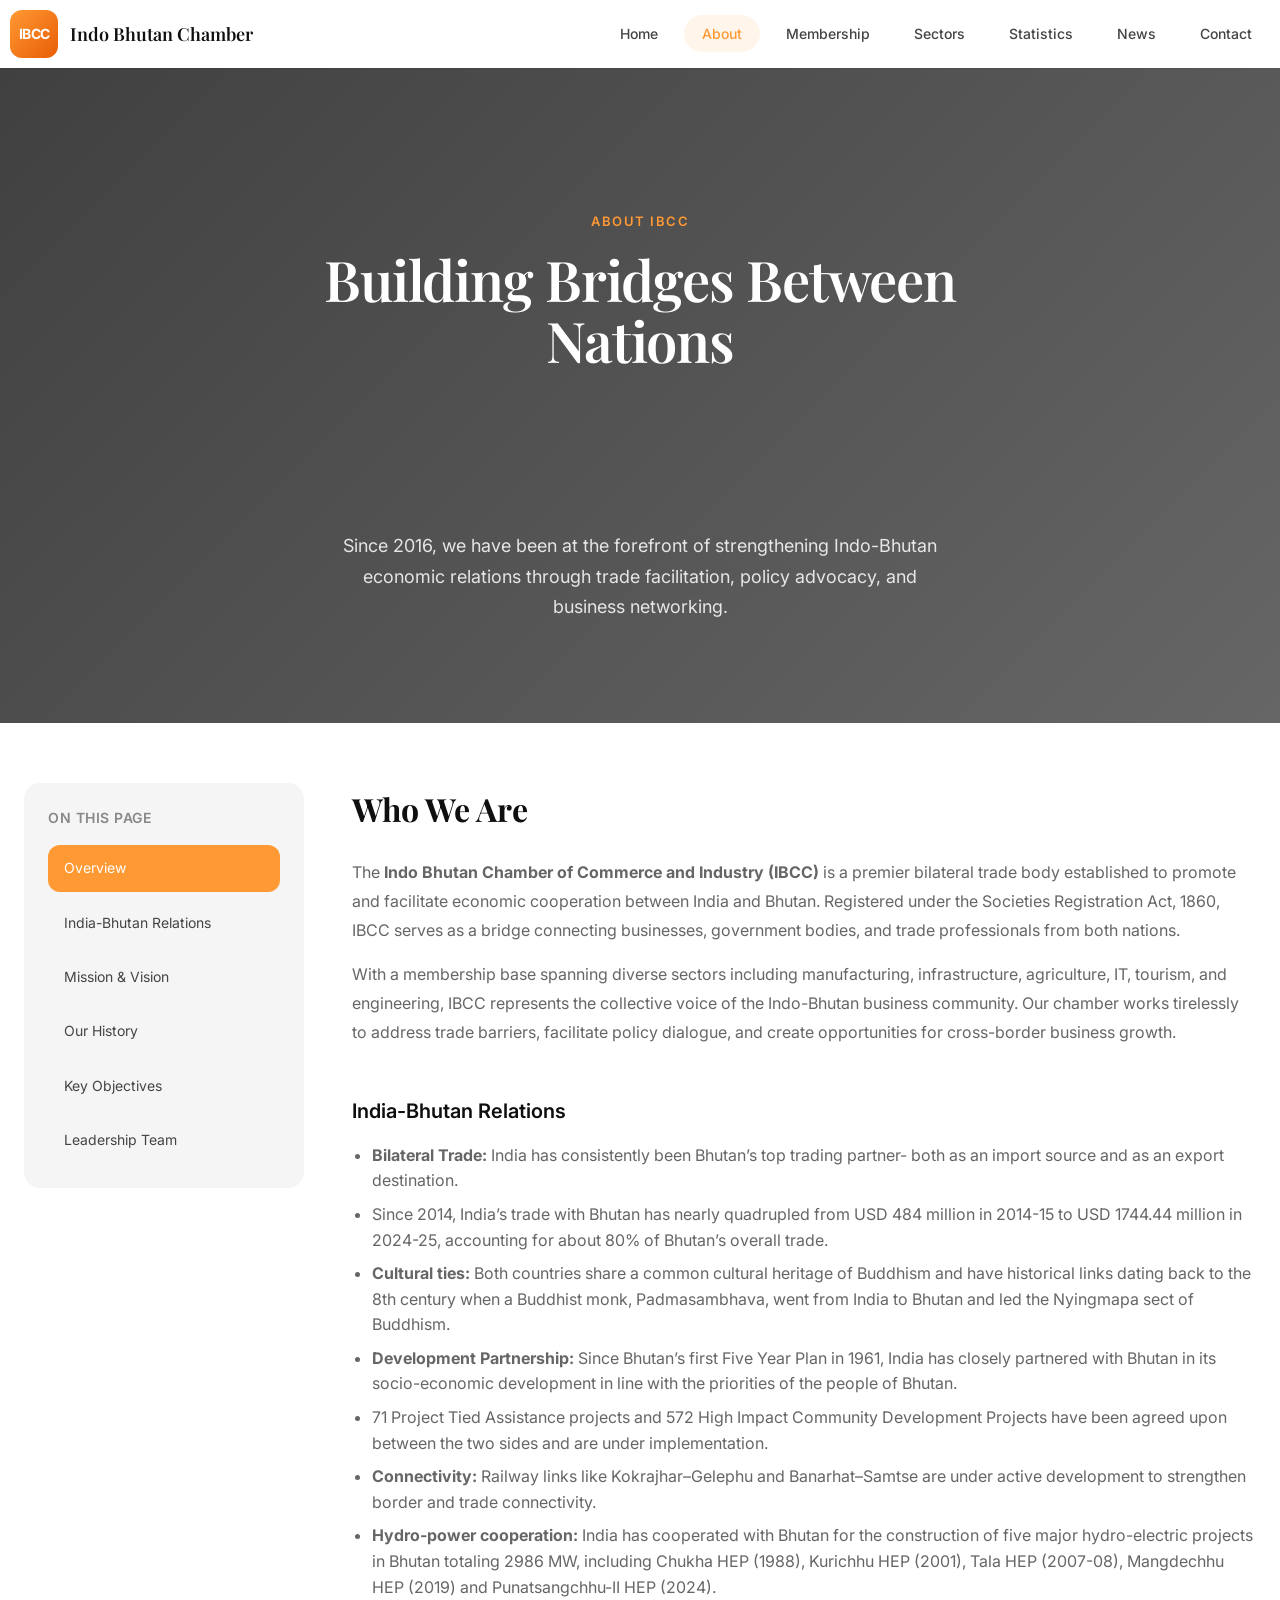
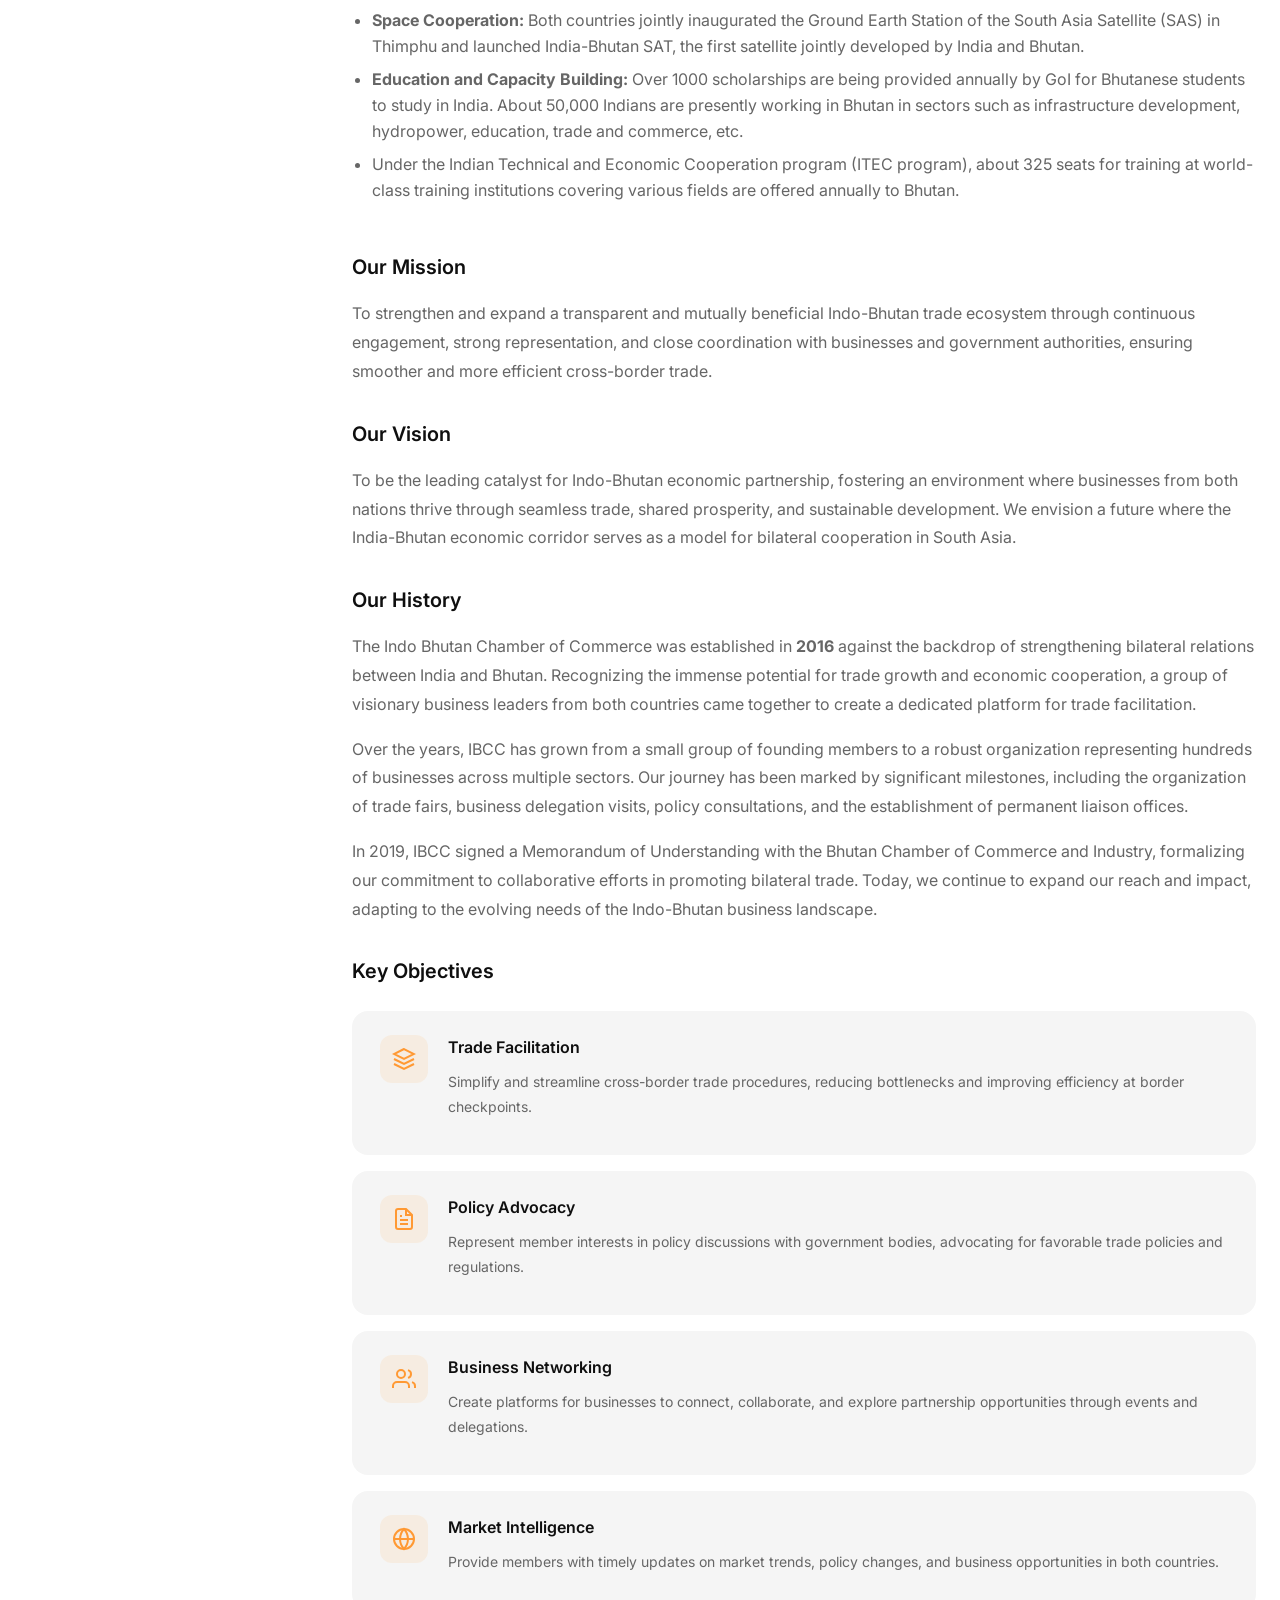
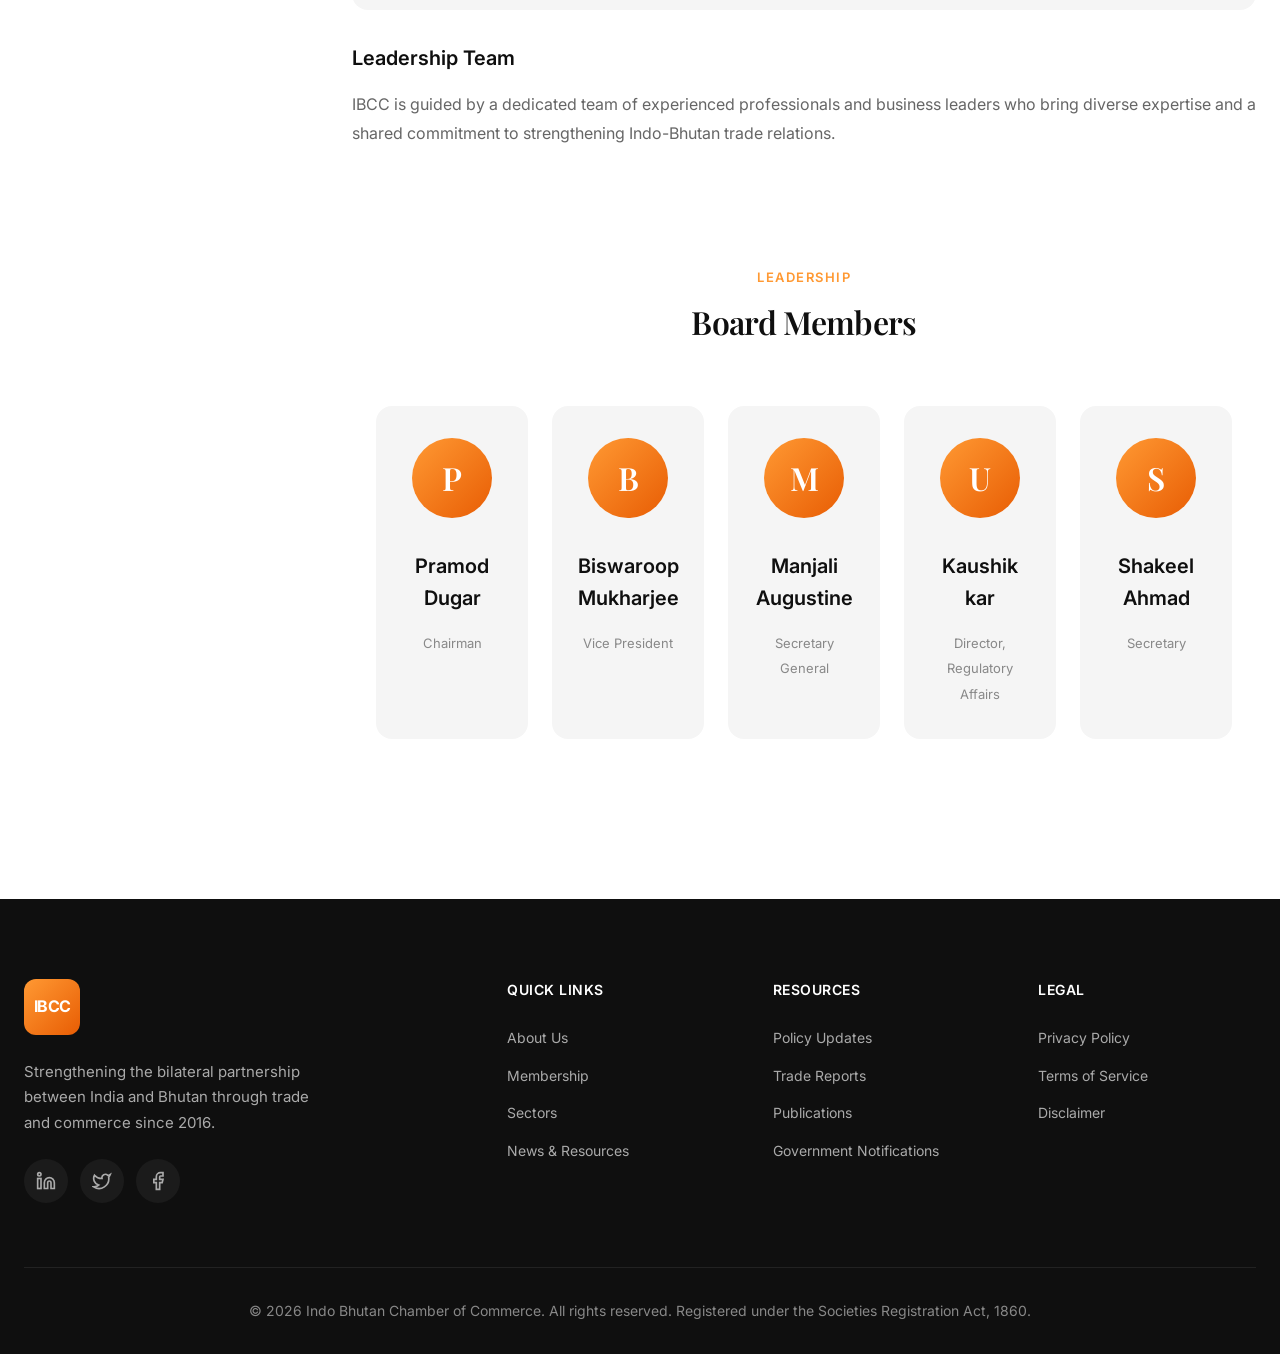
==== about.html @ c981aef4 "Add files via upload" ====
<!DOCTYPE html>
<html lang="en">
<head>
    <meta charset="UTF-8">
    <meta name="viewport" content="width=device-width, initial-scale=1.0">
    <title>About Us - Indo Bhutan Chamber of Commerce</title>
    <meta name="description" content="Learn about the Indo Bhutan Chamber of Commerce - our mission, vision, history, and the team driving Indo-Bhutan trade relations.">
    <link rel="preconnect" href="https://fonts.googleapis.com">
    <link rel="preconnect" href="https://fonts.gstatic.com" crossorigin>
    <link href="https://fonts.googleapis.com/css2?family=Inter:wght@300;400;500;600;700&family=Playfair+Display:wght@400;500;600;700&display=swap" rel="stylesheet">
    <link rel="stylesheet" href="css/style.css">
</head>
<body>
    <!-- Header Placeholder -->
    <div id="header-placeholder"></div>

    <!-- Page Hero Section -->
    <section class="page-hero">
        <div class="hero-bg-image" style="background-image: url('https://images.unsplash.com/photo-1561361058-4b47f19e0d16?w=1920&q=80');"></div>
        <div class="hero-overlay"></div>
        <div class="hero-content">
            <span class="section-tag" style="color: var(--color-primary);">About IBCC</span>
            <h1 class="hero-title" data-reveal>Building Bridges Between Nations</h1>
            <p class="hero-subtitle" data-reveal>
                Since 2016, we have been at the forefront of strengthening Indo-Bhutan economic relations 
                through trade facilitation, policy advocacy, and business networking.
            </p>
        </div>
    </section>

    <!-- About Content Section -->
    <section class="content-section">
        <div class="container">
            <div class="content-grid">
                <aside class="sidebar" data-reveal>
                    <div class="sidebar-menu">
                        <h4>On This Page</h4>
                        <ul>
                            <li><a href="#overview" class="active">Overview</a></li>
                            <li><a href="#relations">India-Bhutan Relations</a></li>
                            <li><a href="#mission">Mission & Vision</a></li>
                            <li><a href="#history">Our History</a></li>
                            <li><a href="#objectives">Key Objectives</a></li>
                            <li><a href="#team">Leadership Team</a></li>
                        </ul>
                    </div>
                </aside>
                
                <div class="main-content">
                    <div id="overview" data-reveal>
                        <h2>Who We Are</h2>
                        <p>
                            The <strong>Indo Bhutan Chamber of Commerce and Industry (IBCC)</strong> is a premier bilateral trade body 
                            established to promote and facilitate economic cooperation between India and Bhutan. Registered under the 
                            Societies Registration Act, 1860, IBCC serves as a bridge connecting businesses, government bodies, and 
                            trade professionals from both nations.
                        </p>
                        <p>
                            With a membership base spanning diverse sectors including manufacturing, infrastructure, agriculture, 
                            IT, tourism, and engineering, IBCC represents the collective voice of the Indo-Bhutan business community. 
                            Our chamber works tirelessly to address trade barriers, facilitate policy dialogue, and create opportunities 
                            for cross-border business growth.
                        </p>
                    </div>

                    <div id="relations" data-reveal style="margin-top: 48px; margin-bottom: 48px;">
                        <h3>India-Bhutan Relations</h3>
                        <ul style="list-style-type: disc; margin-left: 20px; color: var(--color-gray-600); line-height: 1.6;">
                            <li style="margin-bottom: 8px;"><strong>Bilateral Trade:</strong> India has consistently been Bhutan’s top trading partner- both as an import source and as an export destination.</li>
                            <li style="margin-bottom: 8px;">Since 2014, India’s trade with Bhutan has nearly quadrupled from USD 484 million in 2014-15 to USD 1744.44 million in 2024-25, accounting for about 80% of Bhutan’s overall trade.</li>
                            <li style="margin-bottom: 8px;"><strong>Cultural ties:</strong> Both countries share a common cultural heritage of Buddhism and have historical links dating back to the 8th century when a Buddhist monk, Padmasambhava, went from India to Bhutan and led the Nyingmapa sect of Buddhism.</li>
                            <li style="margin-bottom: 8px;"><strong>Development Partnership:</strong> Since Bhutan’s first Five Year Plan in 1961, India has closely partnered with Bhutan in its socio-economic development in line with the priorities of the people of Bhutan.</li>
                            <li style="margin-bottom: 8px;">71 Project Tied Assistance projects and 572 High Impact Community Development Projects have been agreed upon between the two sides and are under implementation.</li>
                            <li style="margin-bottom: 8px;"><strong>Connectivity:</strong> Railway links like Kokrajhar–Gelephu and Banarhat–Samtse are under active development to strengthen border and trade connectivity.</li>
                            <li style="margin-bottom: 8px;"><strong>Hydro-power cooperation:</strong> India has cooperated with Bhutan for the construction of five major hydro-electric projects in Bhutan totaling 2986 MW, including Chukha HEP (1988), Kurichhu HEP (2001), Tala HEP (2007-08), Mangdechhu HEP (2019) and Punatsangchhu-II HEP (2024).</li>
                            <li style="margin-bottom: 8px;"><strong>Space Cooperation:</strong> Both countries jointly inaugurated the Ground Earth Station of the South Asia Satellite (SAS) in Thimphu and launched India-Bhutan SAT, the first satellite jointly developed by India and Bhutan.</li>
                            <li style="margin-bottom: 8px;"><strong>Education and Capacity Building:</strong> Over 1000 scholarships are being provided annually by GoI for Bhutanese students to study in India. About 50,000 Indians are presently working in Bhutan in sectors such as infrastructure development, hydropower, education, trade and commerce, etc.</li>
                            <li style="margin-bottom: 8px;">Under the Indian Technical and Economic Cooperation program (ITEC program), about 325 seats for training at world-class training institutions covering various fields are offered annually to Bhutan.</li>
                        </ul>
                    </div>

                    <div id="mission" data-reveal>
                        <h3>Our Mission</h3>
                        <p>
                            To strengthen and expand a transparent and mutually beneficial Indo-Bhutan trade ecosystem through 
                            continuous engagement, strong representation, and close coordination with businesses and government 
                            authorities, ensuring smoother and more efficient cross-border trade.
                        </p>
                        
                        <h3>Our Vision</h3>
                        <p>
                            To be the leading catalyst for Indo-Bhutan economic partnership, fostering an environment where businesses 
                            from both nations thrive through seamless trade, shared prosperity, and sustainable development. We envision 
                            a future where the India-Bhutan economic corridor serves as a model for bilateral cooperation in South Asia.
                        </p>
                    </div>

                    <div id="history" data-reveal>
                        <h3>Our History</h3>
                        <p>
                            The Indo Bhutan Chamber of Commerce was established in <strong>2016</strong> against the backdrop of 
                            strengthening bilateral relations between India and Bhutan. Recognizing the immense potential for trade 
                            growth and economic cooperation, a group of visionary business leaders from both countries came together 
                            to create a dedicated platform for trade facilitation.
                        </p>
                        <p>
                            Over the years, IBCC has grown from a small group of founding members to a robust organization representing 
                            hundreds of businesses across multiple sectors. Our journey has been marked by significant milestones, including 
                            the organization of trade fairs, business delegation visits, policy consultations, and the establishment of 
                            permanent liaison offices.
                        </p>
                        <p>
                            In 2019, IBCC signed a Memorandum of Understanding with the Bhutan Chamber of Commerce and Industry, 
                            formalizing our commitment to collaborative efforts in promoting bilateral trade. Today, we continue to 
                            expand our reach and impact, adapting to the evolving needs of the Indo-Bhutan business landscape.
                        </p>
                    </div>

                    <div id="objectives" data-reveal>
                        <h3>Key Objectives</h3>
                        <div class="notification-list" style="margin-top: 24px;">
                            <div class="notification-item">
                                <div class="notification-icon">
                                    <svg width="24" height="24" viewBox="0 0 24 24" fill="none" stroke="currentColor" stroke-width="2">
                                        <path d="M12 2L2 7l10 5 10-5-10-5zM2 17l10 5 10-5M2 12l10 5 10-5"/>
                                    </svg>
                                </div>
                                <div class="notification-content">
                                    <h4>Trade Facilitation</h4>
                                    <p>Simplify and streamline cross-border trade procedures, reducing bottlenecks and improving efficiency at border checkpoints.</p>
                                </div>
                            </div>
                            <div class="notification-item">
                                <div class="notification-icon">
                                    <svg width="24" height="24" viewBox="0 0 24 24" fill="none" stroke="currentColor" stroke-width="2">
                                        <path d="M14 2H6a2 2 0 0 0-2 2v16a2 2 0 0 0 2 2h12a2 2 0 0 0 2-2V8z"/>
                                        <polyline points="14 2 14 8 20 8"/>
                                        <line x1="16" x2="8" y1="13" y2="13"/>
                                        <line x1="16" x2="8" y1="17" y2="17"/>
                                        <polyline points="10 9 9 9 8 9"/>
                                    </svg>
                                </div>
                                <div class="notification-content">
                                    <h4>Policy Advocacy</h4>
                                    <p>Represent member interests in policy discussions with government bodies, advocating for favorable trade policies and regulations.</p>
                                </div>
                            </div>
                            <div class="notification-item">
                                <div class="notification-icon">
                                    <svg width="24" height="24" viewBox="0 0 24 24" fill="none" stroke="currentColor" stroke-width="2">
                                        <path d="M17 21v-2a4 4 0 0 0-4-4H5a4 4 0 0 0-4 4v2"/>
                                        <circle cx="9" cy="7" r="4"/>
                                        <path d="M23 21v-2a4 4 0 0 0-3-3.87"/>
                                        <path d="M16 3.13a4 4 0 0 1 0 7.75"/>
                                    </svg>
                                </div>
                                <div class="notification-content">
                                    <h4>Business Networking</h4>
                                    <p>Create platforms for businesses to connect, collaborate, and explore partnership opportunities through events and delegations.</p>
                                </div>
                            </div>
                            <div class="notification-item">
                                <div class="notification-icon">
                                    <svg width="24" height="24" viewBox="0 0 24 24" fill="none" stroke="currentColor" stroke-width="2">
                                        <circle cx="12" cy="12" r="10"/>
                                        <line x1="2" x2="22" y1="12" y2="12"/>
                                        <path d="M12 2a15.3 15.3 0 0 1 4 10 15.3 15.3 0 0 1-4 10 15.3 15.3 0 0 1-4-10 15.3 15.3 0 0 1 4-10z"/>
                                    </svg>
                                </div>
                                <div class="notification-content">
                                    <h4>Market Intelligence</h4>
                                    <p>Provide members with timely updates on market trends, policy changes, and business opportunities in both countries.</p>
                                </div>
                            </div>
                        </div>
                    </div>

                    <div id="team" data-reveal>
                        <h3>Leadership Team</h3>
                        <p>
                            IBCC is guided by a dedicated team of experienced professionals and business leaders who bring 
                            diverse expertise and a shared commitment to strengthening Indo-Bhutan trade relations.
                        </p>
                        
                            <section class="leadership" id="leadership">
        <div class="container">
            <div class="section-header" data-reveal>
                <span class="section-tag">Leadership</span>
                <h2 class="section-title">Board Members</h2>
            </div>
            <div class="leadership-grid">
                <div class="leader-card" data-reveal>
                    <div class="leader-avatar">
                        <span class="avatar-initial">P</span>
                    </div>
                    <h3 class="leader-name">Pramod Dugar</h3>
                    <span class="leader-role">Chairman</span>
                </div>
                <div class="leader-card" data-reveal>
                    <div class="leader-avatar">
                        <span class="avatar-initial">B</span>
                    </div>
                    <h3 class="leader-name">Biswaroop Mukharjee</h3>
                    <span class="leader-role">Vice President</span>
                </div>
                <div class="leader-card" data-reveal>
                    <div class="leader-avatar">
                        <span class="avatar-initial">M</span>
                    </div>
                    <h3 class="leader-name">Manjali Augustine</h3>
                    <span class="leader-role">Secretary General</span>
                </div>
                <div class="leader-card" data-reveal>
                    <div class="leader-avatar">
                        <span class="avatar-initial">U</span>
                    </div>
                    <h3 class="leader-name">Kaushik kar</h3>
                    <span class="leader-role">Director, Regulatory Affairs</span>
                </div>
                <div class="leader-card" data-reveal>
                    <div class="leader-avatar">
                        <span class="avatar-initial">S</span>
                    </div>
                    <h3 class="leader-name">Shakeel Ahmad</h3>
                    <span class="leader-role">Secretary</span>
                </div>
            </div>
        </div>
    </section>
                    </div>
                </div>
            </div>
        </div>
    </section>

    <!-- Footer Placeholder -->
    <div id="footer-placeholder"></div>

    <script src="js/main.js"></script>
</body>
</html>
---- css/style.css ----
/* ========================================
   IBCC - Indo Bhutan Chamber of Commerce
   Modern Minimalist Design
   ======================================== */

/* CSS Variables */
:root {
    /* Colors - Inspired by India & Bhutan */
    --color-primary: #FF9933;
    --color-secondary: #138808;
    --color-accent: #E85D04;
    --color-bhutan: #8B4513;
    
    /* Neutral Palette */
    --color-dark: #0F0F0F;
    --color-dark-2: #1A1A1A;
    --color-gray-900: #222222;
    --color-gray-800: #333333;
    --color-gray-700: #444444;
    --color-gray-600: #666666;
    --color-gray-500: #888888;
    --color-gray-400: #AAAAAA;
    --color-gray-300: #CCCCCC;
    --color-gray-200: #E5E5E5;
    --color-gray-100: #F5F5F5;
    --color-light: #FFFFFF;
    
    /* Gradients */
    --gradient-primary: linear-gradient(135deg, var(--color-primary) 0%, var(--color-accent) 100%);
    --gradient-dark: linear-gradient(180deg, var(--color-dark) 0%, var(--color-dark-2) 100%);
    --gradient-hero: linear-gradient(135deg, rgba(255, 153, 51, 0.1) 0%, rgba(19, 136, 8, 0.1) 100%);
    
    /* Typography */
    --font-heading: 'Playfair Display', serif;
    --font-body: 'Inter', sans-serif;
    
    /* Spacing */
    --section-padding: 100px;
    --container-max: 1280px;
    --container-padding: 24px;
    
    /* Transitions */
    --transition-fast: 0.2s ease;
    --transition-normal: 0.3s ease;
    --transition-slow: 0.5s ease;
    
    /* Shadows */
    --shadow-sm: 0 1px 2px rgba(0, 0, 0, 0.05);
    --shadow-md: 0 4px 6px -1px rgba(0, 0, 0, 0.1), 0 2px 4px -2px rgba(0, 0, 0, 0.1);
    --shadow-lg: 0 10px 15px -3px rgba(0, 0, 0, 0.1), 0 4px 6px -4px rgba(0, 0, 0, 0.1);
    --shadow-xl: 0 20px 25px -5px rgba(0, 0, 0, 0.1), 0 8px 10px -6px rgba(0, 0, 0, 0.1);
    
    /* Border Radius */
    --radius-sm: 8px;
    --radius-md: 12px;
    --radius-lg: 16px;
    --radius-xl: 24px;
    --radius-full: 9999px;
}

/* Reset & Base */
*, *::before, *::after {
    margin: 0;
    padding: 0;
    box-sizing: border-box;
}

html {
    scroll-behavior: smooth;
    font-size: 16px;
}

body {
    font-family: var(--font-body);
    font-weight: 400;
    line-height: 1.6;
    color: var(--color-gray-800);
    background-color: var(--color-light);
    overflow-x: hidden;
    -webkit-font-smoothing: antialiased;
    -moz-osx-font-smoothing: grayscale;
}

a {
    text-decoration: none;
    color: inherit;
    transition: var(--transition-normal);
}

ul {
    list-style: none;
}

img {
    max-width: 100%;
    height: auto;
    display: block;
}

/* Container */
.container {
    max-width: var(--container-max);
    margin: 0 auto;
    padding: 0 var(--container-padding);
}

/* ========================================
   Navigation
   ======================================== */
/* QUICK FIX: Navbar visible from start */
.navbar {
    background: rgba(255, 255, 255, 0.95) !important;
    backdrop-filter: blur(12px);
    box-shadow: var(--shadow-sm);
}

.navbar.scrolled {
    background: rgba(255, 255, 255, 0.98);
    backdrop-filter: blur(20px);
    -webkit-backdrop-filter: blur(20px);
    box-shadow: var(--shadow-sm);
    padding: 16px 0;
}

.nav-container {
    max-width: var(--container-max);
    margin: 0 auto;
    padding: 10px ;
    display: flex;
    align-items: center;
    justify-content: space-between;
}

.logo {
    display: flex;
    align-items: center;
    gap: 12px;
}

.logo-icon {
    display: flex;
    align-items: center;
    justify-content: center;
    width: 48px;
    height: 48px;
    background: var(--gradient-primary);
    color: var(--color-light);
    font-weight: 700;
    font-size: 14px;
    border-radius: var(--radius-md);
    letter-spacing: -0.5px;
}

.logo-text {
    font-family: var(--font-heading);
    font-size: 18px;
    font-weight: 600;
    color: var(--color-dark);
}

.nav-menu {
    display: flex;
    align-items: center;
    gap: 8px;
}

.nav-link {
    padding: 10px 18px;
    font-size: 14px;
    font-weight: 500;
    color: var(--color-gray-700);
    border-radius: var(--radius-full);
    transition: var(--transition-normal);
}

.nav-link:hover,
.nav-link.active {
    color: var(--color-primary);
    background: rgba(255, 153, 51, 0.1);
}

.nav-toggle {
    display: none;
    flex-direction: column;
    gap: 5px;
    background: none;
    border: none;
    cursor: pointer;
    padding: 5px;
}

.nav-toggle span {
    display: block;
    width: 24px;
    height: 2px;
    background: var(--color-dark);
    transition: var(--transition-normal);
    border-radius: 2px;
}

/* ========================================
   Hero Section with Background Image
   ======================================== */
.hero {
    position: relative;
    min-height: 100vh;
    display: flex;
    align-items: center;
    justify-content: center;
    overflow: hidden;
    padding: 120px 24px 80px;
}

.hero-bg-image {
    position: absolute;
    inset: 0;
    z-index: -2;
    background-size: cover;
    background-position: center;
    background-repeat: no-repeat;
}

.hero-overlay {
    position: absolute;
    inset: 0;
    z-index: -1;
    background: linear-gradient(135deg, rgba(0, 0, 0, 0.7) 0%, rgba(0, 0, 0, 0.5) 50%, rgba(0, 0, 0, 0.6) 100%);
}

.hero-content {
    text-align: center;
    max-width: 900px;
    z-index: 1;
    color: var(--color-light);
}

.hero-title {
    font-family: var(--font-heading);
    font-size: clamp(40px, 8vw, 72px);
    font-weight: 600;
    line-height: 1.1;
    color: var(--color-light);
    letter-spacing: -0.02em;
    margin-bottom: 10rem;
}

.hero-title .text-gradient {
    background: linear-gradient(135deg, #FF9933 0%, #FFD700 100%);
    -webkit-background-clip: text;
    -webkit-text-fill-color: transparent;
    background-clip: text;
}

.hero-subtitle {
    font-size: clamp(16px, 2.5vw, 20px);
    color: rgba(255, 255, 255, 0.85);
    max-width: 600px;
    margin: 0 auto 40px;
    line-height: 1.7;
}

.hero-cta {
    display: flex;
    align-items: center;
    justify-content: center;
    gap: 16px;
    margin-bottom: 64px;
    flex-wrap: wrap;
}

/* Page Hero (smaller version for inner pages) */
.page-hero {
    position: relative;
    min-height: 50vh;
    display: flex;
    align-items: center;
    justify-content: center;
    overflow: hidden;
    padding: 140px 24px 60px;
}

.page-hero .hero-bg-image {
    position: absolute;
    inset: 0;
    z-index: -2;
    background-size: cover;
    background-position: center;
    background-repeat: no-repeat;
}

.page-hero .hero-overlay {
    position: absolute;
    inset: 0;
    z-index: -1;
    background: linear-gradient(135deg, rgba(0, 0, 0, 0.75) 0%, rgba(0, 0, 0, 0.6) 100%);
}

.page-hero .hero-content {
    text-align: center;
    max-width: 800px;
    z-index: 1;
    color: var(--color-light);
}

.page-hero .hero-title {
    font-size: clamp(32px, 6vw, 56px);
}

.page-hero .hero-subtitle {
    font-size: clamp(14px, 2vw, 18px);
}

/* Buttons */
.btn {
    display: inline-flex;
    align-items: center;
    justify-content: center;
    gap: 10px;
    padding: 16px 32px;
    font-size: 15px;
    font-weight: 600;
    border-radius: var(--radius-full);
    transition: var(--transition-normal);
    cursor: pointer;
    border: none;
}

.btn-primary {
    background: var(--gradient-primary);
    color: var(--color-light);
    box-shadow: 0 4px 14px rgba(255, 153, 51, 0.4);
}

.btn-primary:hover {
    transform: translateY(-2px);
    box-shadow: 0 6px 20px rgba(255, 153, 51, 0.5);
}

.btn-secondary {
    background: rgba(255, 255, 255, 0.1);
    color: var(--color-light);
    border: 1px solid rgba(255, 255, 255, 0.3);
    backdrop-filter: blur(10px);
}

.btn-secondary:hover {
    background: rgba(255, 255, 255, 0.2);
    border-color: rgba(255, 255, 255, 0.5);
}

.btn-outline {
    background: transparent;
    color: var(--color-dark);
    border: 2px solid var(--color-gray-300);
}

.btn-outline:hover {
    border-color: var(--color-primary);
    color: var(--color-primary);
}

.btn-full {
    width: 100%;
}

/* Scroll Indicator */
.scroll-indicator {
    position: absolute;
    bottom: 40px;
    left: 50%;
    transform: translateX(-50%);
    display: flex;
    flex-direction: column;
    align-items: center;
    gap: 12px;
    color: rgba(255, 255, 255, 0.7);
    font-size: 12px;
    letter-spacing: 0.5px;
}

.mouse {
    width: 24px;
    height: 38px;
    border: 2px solid rgba(255, 255, 255, 0.5);
    border-radius: 12px;
    display: flex;
    justify-content: center;
    padding-top: 8px;
}

.wheel {
    width: 4px;
    height: 8px;
    background: var(--color-primary);
    border-radius: 2px;
    animation: scroll 2s ease-in-out infinite;
}

@keyframes scroll {
    0% {
        transform: translateY(0);
        opacity: 1;
    }
    100% {
        transform: translateY(12px);
        opacity: 0;
    }
}

/* ========================================
   Section Styles
   ======================================== */
section {
    padding: var(--section-padding) 0;
}

.section-header {
    text-align: center;
    margin-bottom: 64px;
}

.section-tag {
    display: inline-block;
    font-size: 13px;
    font-weight: 600;
    text-transform: uppercase;
    letter-spacing: 1.5px;
    color: var(--color-primary);
    margin-bottom: 16px;
}

.section-title {
    font-family: var(--font-heading);
    font-size: clamp(32px, 5vw, 48px);
    font-weight: 600;
    color: var(--color-dark);
    line-height: 1.2;
    letter-spacing: -0.02em;
}

.section-subtitle {
    font-size: 18px;
    color: var(--color-gray-600);
    margin-top: 16px;
    max-width: 600px;
    margin-left: auto;
    margin-right: auto;
}

/* ========================================
   About Section
   ======================================== */
.about {
    background: var(--color-light);
}

.about-grid {
    display: grid;
    grid-template-columns: 1fr 1fr;
    gap: 80px;
    align-items: center;
}

.about-lead {
    font-size: 20px;
    line-height: 1.7;
    color: var(--color-dark);
    margin-bottom: 24px;
}

.about-text {
    font-size: 16px;
    color: var(--color-gray-600);
    margin-bottom: 16px;
    line-height: 1.8;
}

.about-features {
    display: flex;
    flex-wrap: wrap;
    gap: 16px;
    margin-top: 32px;
}

.feature-item {
    display: flex;
    align-items: center;
    gap: 10px;
    padding: 12px 20px;
    background: var(--color-gray-100);
    border-radius: var(--radius-full);
    font-size: 14px;
    font-weight: 500;
    color: var(--color-gray-700);
}

.feature-icon {
    display: flex;
    align-items: center;
    justify-content: center;
    width: 32px;
    height: 32px;
    background: var(--gradient-primary);
    color: var(--color-light);
    border-radius: 50%;
}

/* About Visual */
.about-visual {
    position: relative;
}

.visual-card {
    position: relative;
    padding: 40px;
}

.card-inner {
    background: var(--color-light);
    border-radius: var(--radius-xl);
    padding: 48px;
    box-shadow: var(--shadow-xl);
    position: relative;
    z-index: 2;
}

.card-front h3 {
    font-family: var(--font-heading);
    font-size: 28px;
    color: var(--color-dark);
    margin-bottom: 16px;
}

.card-front p {
    font-size: 16px;
    color: var(--color-gray-600);
    line-height: 1.7;
}

.floating-element {
    position: absolute;
    border-radius: var(--radius-lg);
    z-index: 1;
}

.fe-1 {
    width: 120px;
    height: 120px;
    background: var(--gradient-primary);
    top: -20px;
    right: -20px;
    opacity: 0.8;
    animation: float-element 6s ease-in-out infinite;
}

.fe-2 {
    width: 80px;
    height: 80px;
    background: rgba(19, 136, 8, 0.2);
    bottom: 20px;
    left: -30px;
    animation: float-element 8s ease-in-out infinite reverse;
}

@keyframes float-element {
    0%, 100% {
        transform: translateY(0) rotate(0deg);
    }
    50% {
        transform: translateY(-20px) rotate(5deg);
    }
}

/* ========================================
   Membership Section
   ======================================== */
.membership {
    background: var(--color-gray-100);
}

.membership-grid {
    display: grid;
    grid-template-columns: repeat(2, 1fr);
    gap: 24px;
}

.benefit-card {
    display: flex;
    gap: 24px;
    padding: 32px;
    background: var(--color-light);
    border-radius: var(--radius-lg);
    transition: var(--transition-normal);
    border: 1px solid transparent;
}

.benefit-card:hover {
    transform: translateY(-4px);
    box-shadow: var(--shadow-lg);
    border-color: rgba(255, 153, 51, 0.2);
}

.benefit-number {
    font-family: var(--font-heading);
    font-size: 48px;
    font-weight: 600;
    color: var(--color-primary);
    opacity: 0.3;
    line-height: 1;
}

.benefit-content h3 {
    font-size: 20px;
    font-weight: 600;
    color: var(--color-dark);
    margin-bottom: 12px;
}

.benefit-content p {
    font-size: 15px;
    color: var(--color-gray-600);
    line-height: 1.7;
}

/* Membership Tiers */
.membership-tiers {
    display: grid;
    grid-template-columns: repeat(3, 1fr);
    gap: 24px;
    margin-top: 48px;
}

.tier-card {
    background: var(--color-light);
    border-radius: var(--radius-lg);
    padding: 40px 32px;
    text-align: center;
    border: 2px solid transparent;
    transition: var(--transition-normal);
    position: relative;
}

.tier-card:hover {
    border-color: var(--color-primary);
    transform: translateY(-8px);
    box-shadow: var(--shadow-xl);
}

.tier-card.featured {
    border-color: var(--color-primary);
    transform: scale(1.05);
}

.tier-card.featured::before {
    content: 'Most Popular';
    position: absolute;
    top: -12px;
    left: 50%;
    transform: translateX(-50%);
    background: var(--gradient-primary);
    color: white;
    padding: 6px 16px;
    border-radius: var(--radius-full);
    font-size: 12px;
    font-weight: 600;
}

.tier-name {
    font-size: 24px;
    font-weight: 600;
    color: var(--color-dark);
    margin-bottom: 8px;
}

.tier-price {
    font-size: 48px;
    font-weight: 700;
    color: var(--color-primary);
    margin-bottom: 8px;
}

.tier-price span {
    font-size: 16px;
    color: var(--color-gray-500);
    font-weight: 400;
}

.tier-description {
    font-size: 14px;
    color: var(--color-gray-600);
    margin-bottom: 24px;
}

.tier-features {
    text-align: left;
    margin-bottom: 32px;
}

.tier-features li {
    padding: 8px 0;
    font-size: 14px;
    color: var(--color-gray-700);
    display: flex;
    align-items: center;
    gap: 8px;
}

.tier-features li::before {
    content: '✓';
    color: var(--color-secondary);
    font-weight: 700;
}

/* ========================================
   Leadership Section
   ======================================== */
.leadership {
    background: var(--color-light);
}

.leadership-grid {
    display: grid;
    grid-template-columns: repeat(5, 1fr);
    gap: 24px;
}

.leader-card {
    text-align: center;
    padding: 32px 24px;
    background: var(--color-gray-100);
    border-radius: var(--radius-lg);
    transition: var(--transition-normal);
}

.leader-card:hover {
    background: var(--color-light);
    box-shadow: var(--shadow-lg);
    transform: translateY(-4px);
}

.leader-avatar {
    width: 80px;
    height: 80px;
    margin: 0 auto 20px;
    background: var(--gradient-primary);
    border-radius: 50%;
    display: flex;
    align-items: center;
    justify-content: center;
}

.avatar-initial {
    font-family: var(--font-heading);
    font-size: 32px;
    font-weight: 600;
    color: var(--color-light);
}

.leader-name {
    font-size: 16px;
    font-weight: 600;
    color: var(--color-dark);
    margin-bottom: 6px;
}

.leader-role {
    font-size: 13px;
    color: var(--color-gray-500);
}

/* ========================================
   Sectors Section
   ======================================== */
.sectors {
    background: var(--color-dark);
    color: var(--color-light);
}

.sectors .section-title,
.sectors .section-tag {
    color: var(--color-light);
}

.sectors .section-subtitle {
    color: var(--color-gray-400);
}

.sectors-grid {
    display: grid;
    grid-template-columns: repeat(3, 1fr);
    gap: 24px;
}

.sector-card {
    padding: 40px 32px;
    background: rgba(255, 255, 255, 0.03);
    border: 1px solid rgba(255, 255, 255, 0.08);
    border-radius: var(--radius-lg);
    transition: var(--transition-normal);
}

.sector-card:hover {
    background: rgba(255, 255, 255, 0.06);
    border-color: rgba(255, 153, 51, 0.3);
    transform: translateY(-4px);
}

.sector-icon {
    width: 64px;
    height: 64px;
    display: flex;
    align-items: center;
    justify-content: center;
    background: var(--gradient-primary);
    border-radius: var(--radius-md);
    margin-bottom: 24px;
    color: var(--color-light);
}

.sector-card h3 {
    font-size: 20px;
    font-weight: 600;
    color: var(--color-light);
    margin-bottom: 12px;
}

.sector-card p {
    font-size: 14px;
    color: var(--color-gray-400);
    line-height: 1.7;
}

/* ========================================
   News Section
   ======================================== */
.news {
    background: var(--color-light);
}

.news-grid {
    display: grid;
    grid-template-columns: 1.5fr 1fr 1fr;
    gap: 24px;
    margin-bottom: 64px;
}

.news-card {
    padding: 32px;
    background: var(--color-gray-100);
    border-radius: var(--radius-lg);
    transition: var(--transition-normal);
    display: flex;
    flex-direction: column;
}

.news-card:hover {
    background: var(--color-light);
    box-shadow: var(--shadow-lg);
}

.news-card.featured {
    background: var(--gradient-primary);
    color: var(--color-light);
}

.news-card.featured .news-category,
.news-card.featured .news-date,
.news-card.featured .news-excerpt {
    color: rgba(255, 255, 255, 0.8);
}

.news-card.featured .news-title {
    color: var(--color-light);
}

.news-card.featured .news-link {
    color: var(--color-light);
}

.news-meta {
    display: flex;
    gap: 12px;
    margin-bottom: 16px;
}

.news-category {
    font-size: 12px;
    font-weight: 600;
    text-transform: uppercase;
    letter-spacing: 0.5px;
    color: var(--color-primary);
}

.news-date {
    font-size: 12px;
    color: var(--color-gray-500);
}

.news-title {
    font-size: 20px;
    font-weight: 600;
    color: var(--color-dark);
    margin-bottom: 12px;
    line-height: 1.4;
}

.news-excerpt {
    font-size: 15px;
    color: var(--color-gray-600);
    line-height: 1.7;
    flex-grow: 1;
    margin-bottom: 20px;
}

.news-link {
    display: inline-flex;
    align-items: center;
    gap: 8px;
    font-size: 14px;
    font-weight: 600;
    color: var(--color-primary);
    transition: var(--transition-normal);
}

.news-link:hover {
    gap: 12px;
}

/* Resources Section */
.resources-section {
    padding: 40px;
    background: var(--color-gray-100);
    border-radius: var(--radius-lg);
}

.resources-title {
    font-size: 18px;
    font-weight: 600;
    color: var(--color-dark);
    margin-bottom: 24px;
}

.resources-grid {
    display: grid;
    grid-template-columns: repeat(4, 1fr);
    gap: 16px;
}

.resource-item {
    display: flex;
    align-items: center;
    gap: 12px;
    padding: 16px 20px;
    background: var(--color-light);
    border-radius: var(--radius-md);
    font-size: 14px;
    font-weight: 500;
    color: var(--color-gray-700);
    transition: var(--transition-normal);
}

.resource-item:hover {
    background: var(--color-primary);
    color: var(--color-light);
    transform: translateY(-2px);
}

.resource-icon {
    display: flex;
    align-items: center;
    justify-content: center;
}

/* ========================================
   Contact Section
   ======================================== */
.contact {
    background: var(--color-gray-100);
}

.contact-grid {
    display: grid;
    grid-template-columns: 1fr 1.2fr;
    gap: 80px;
    align-items: start;
}

.contact-info .section-title {
    text-align: left;
    margin-bottom: 16px;
}

.contact-desc {
    font-size: 16px;
    color: var(--color-gray-600);
    margin-bottom: 40px;
    line-height: 1.7;
}

.contact-details {
    display: flex;
    flex-direction: column;
    gap: 24px;
}

.contact-item {
    display: flex;
    align-items: flex-start;
    gap: 16px;
}

.contact-icon {
    display: flex;
    align-items: center;
    justify-content: center;
    width: 48px;
    height: 48px;
    background: var(--gradient-primary);
    color: var(--color-light);
    border-radius: var(--radius-md);
    flex-shrink: 0;
}

.contact-text {
    display: flex;
    flex-direction: column;
    gap: 4px;
}

.contact-text .label {
    font-size: 13px;
    color: var(--color-gray-500);
    text-transform: uppercase;
    letter-spacing: 0.5px;
}

.contact-text .value {
    font-size: 16px;
    font-weight: 500;
    color: var(--color-dark);
    line-height: 1.5;
}

/* Contact Form */
.contact-form-wrapper {
    background: var(--color-light);
    padding: 48px;
    border-radius: var(--radius-xl);
    box-shadow: var(--shadow-lg);
}

.contact-form {
    display: flex;
    flex-direction: column;
    gap: 24px;
}

.form-group {
    position: relative;
}

.form-group input,
.form-group textarea {
    width: 100%;
    padding: 16px 0;
    font-size: 16px;
    font-family: inherit;
    color: var(--color-dark);
    background: transparent;
    border: none;
    border-bottom: 2px solid var(--color-gray-200);
    outline: none;
    transition: var(--transition-normal);
}

.form-group textarea {
    resize: vertical;
    min-height: 120px;
}

.form-group label {
    position: absolute;
    left: 0;
    top: 16px;
    font-size: 16px;
    color: var(--color-gray-500);
    pointer-events: none;
    transition: var(--transition-normal);
}

.form-group input:focus,
.form-group textarea:focus,
.form-group input:not(:placeholder-shown),
.form-group textarea:not(:placeholder-shown) {
    border-color: var(--color-primary);
}

.form-group input:focus + label,
.form-group textarea:focus + label,
.form-group input:not(:placeholder-shown) + label,
.form-group textarea:not(:placeholder-shown) + label {
    top: -8px;
    font-size: 12px;
    color: var(--color-primary);
}

/* ========================================
   Content Pages (Notifications, Statistics, Reports)
   ======================================== */
.content-page {
    background: var(--color-light);
    padding: 60px 0;
}

.content-section {
    padding: 60px 0;
}

.content-grid {
    display: grid;
    grid-template-columns: 280px 1fr;
    gap: 48px;
}

.sidebar {
    position: sticky;
    top: 120px;
    height: fit-content;
}

.sidebar-menu {
    background: var(--color-gray-100);
    border-radius: var(--radius-lg);
    padding: 24px;
}

.sidebar-menu h4 {
    font-size: 14px;
    font-weight: 600;
    text-transform: uppercase;
    letter-spacing: 0.5px;
    color: var(--color-gray-500);
    margin-bottom: 16px;
}

.sidebar-menu ul {
    display: flex;
    flex-direction: column;
    gap: 8px;
}

.sidebar-menu a {
    display: block;
    padding: 12px 16px;
    font-size: 14px;
    color: var(--color-gray-700);
    border-radius: var(--radius-md);
    transition: var(--transition-normal);
}

.sidebar-menu a:hover,
.sidebar-menu a.active {
    background: var(--color-primary);
    color: var(--color-light);
}

.main-content h2 {
    font-family: var(--font-heading);
    font-size: 32px;
    color: var(--color-dark);
    margin-bottom: 24px;
}

.main-content h3 {
    font-size: 20px;
    font-weight: 600;
    color: var(--color-dark);
    margin: 32px 0 16px;
}

.main-content p {
    font-size: 16px;
    color: var(--color-gray-600);
    line-height: 1.8;
    margin-bottom: 16px;
}

/* Notification Cards */
.notification-list {
    display: flex;
    flex-direction: column;
    gap: 16px;
}

.notification-item {
    display: flex;
    align-items: flex-start;
    gap: 20px;
    padding: 24px;
    background: var(--color-gray-100);
    border-radius: var(--radius-lg);
    transition: var(--transition-normal);
    border-left: 4px solid transparent;
}

.notification-item:hover {
    background: var(--color-light);
    box-shadow: var(--shadow-md);
    border-left-color: var(--color-primary);
}

.notification-icon {
    width: 48px;
    height: 48px;
    display: flex;
    align-items: center;
    justify-content: center;
    background: rgba(255, 153, 51, 0.1);
    border-radius: var(--radius-md);
    color: var(--color-primary);
    flex-shrink: 0;
}

.notification-content {
    flex: 1;
}

.notification-content h4 {
    font-size: 16px;
    font-weight: 600;
    color: var(--color-dark);
    margin-bottom: 8px;
}

.notification-content p {
    font-size: 14px;
    color: var(--color-gray-600);
    margin-bottom: 12px;
}

.notification-meta {
    display: flex;
    gap: 16px;
    font-size: 13px;
    color: var(--color-gray-500);
}

.notification-meta span {
    display: flex;
    align-items: center;
    gap: 6px;
}

/* Statistics Tables */
.stats-table-wrapper {
    overflow-x: auto;
    margin: 24px 0;
}

.stats-table {
    width: 100%;
    border-collapse: collapse;
    font-size: 14px;
}

.stats-table th,
.stats-table td {
    padding: 16px;
    text-align: left;
    border-bottom: 1px solid var(--color-gray-200);
}

.stats-table th {
    background: var(--color-gray-100);
    font-weight: 600;
    color: var(--color-dark);
    text-transform: uppercase;
    font-size: 12px;
    letter-spacing: 0.5px;
}

.stats-table td {
    color: var(--color-gray-700);
}

.stats-table tr:hover td {
    background: var(--color-gray-100);
}

.stats-highlight {
    background: var(--gradient-primary);
    color: white !important;
    font-weight: 600;
}

/* Report Cards */
.reports-grid {
    display: grid;
    grid-template-columns: repeat(2, 1fr);
    gap: 24px;
}

.report-card {
    padding: 32px;
    background: var(--color-gray-100);
    border-radius: var(--radius-lg);
    transition: var(--transition-normal);
}

.report-card:hover {
    background: var(--color-light);
    box-shadow: var(--shadow-lg);
    transform: translateY(-4px);
}

.report-icon {
    width: 64px;
    height: 64px;
    display: flex;
    align-items: center;
    justify-content: center;
    background: var(--gradient-primary);
    border-radius: var(--radius-md);
    margin-bottom: 20px;
    color: var(--color-light);
}

.report-card h4 {
    font-size: 18px;
    font-weight: 600;
    color: var(--color-dark);
    margin-bottom: 8px;
}

.report-card p {
    font-size: 14px;
    color: var(--color-gray-600);
    margin-bottom: 20px;
}

.report-meta {
    display: flex;
    justify-content: space-between;
    align-items: center;
}

.report-size {
    font-size: 13px;
    color: var(--color-gray-500);
}

/* ========================================
   Footer
   ======================================== */
.footer {
    background: var(--color-dark);
    color: var(--color-light);
    padding: 80px 0 32px;
}

.footer-grid {
    display: grid;
    grid-template-columns: 2fr 1fr 1fr 1fr;
    gap: 48px;
    margin-bottom: 64px;
}

.footer-logo .logo-icon {
    width: 56px;
    height: 56px;
    font-size: 16px;
}

.footer-tagline {
    font-size: 15px;
    color: var(--color-gray-400);
    line-height: 1.7;
    margin: 24px 0;
    max-width: 300px;
}

.social-links {
    display: flex;
    gap: 12px;
}

.social-link {
    display: flex;
    align-items: center;
    justify-content: center;
    width: 44px;
    height: 44px;
    background: rgba(255, 255, 255, 0.05);
    border-radius: 50%;
    color: var(--color-gray-400);
    transition: var(--transition-normal);
}

.social-link:hover {
    background: var(--color-primary);
    color: var(--color-light);
    transform: translateY(-2px);
}

.footer-links h4 {
    font-size: 14px;
    font-weight: 600;
    text-transform: uppercase;
    letter-spacing: 0.5px;
    color: var(--color-light);
    margin-bottom: 24px;
}

.footer-links ul {
    display: flex;
    flex-direction: column;
    gap: 12px;
}

.footer-links a {
    font-size: 14px;
    color: var(--color-gray-400);
    transition: var(--transition-normal);
}

.footer-links a:hover {
    color: var(--color-primary);
}

.footer-bottom {
    padding-top: 32px;
    border-top: 1px solid rgba(255, 255, 255, 0.08);
    text-align: center;
}

.footer-bottom p {
    font-size: 14px;
    color: var(--color-gray-500);
}

/* ========================================
   Toast Notification
   ======================================== */
.toast {
    position: fixed;
    bottom: 32px;
    right: 32px;
    padding: 16px 24px;
    background: var(--color-dark);
    color: var(--color-light);
    border-radius: var(--radius-md);
    box-shadow: var(--shadow-xl);
    transform: translateY(100px);
    opacity: 0;
    transition: var(--transition-normal);
    z-index: 9999;
}

.toast.show {
    transform: translateY(0);
    opacity: 1;
}

.toast-content {
    display: flex;
    align-items: center;
    gap: 12px;
    font-size: 14px;
    font-weight: 500;
}

.toast-content svg {
    color: var(--color-secondary);
}

/* ========================================
   Reveal Animation
   ======================================== */
[data-reveal] {
    opacity: 0;
    transform: translateY(30px);
    transition: opacity 0.6s ease, transform 0.6s ease;
}

[data-reveal].revealed {
    opacity: 1;
    transform: translateY(0);
}

/* Stagger delays */
[data-reveal]:nth-child(1) { transition-delay: 0.1s; }
[data-reveal]:nth-child(2) { transition-delay: 0.2s; }
[data-reveal]:nth-child(3) { transition-delay: 0.3s; }
[data-reveal]:nth-child(4) { transition-delay: 0.4s; }
[data-reveal]:nth-child(5) { transition-delay: 0.5s; }
[data-reveal]:nth-child(6) { transition-delay: 0.6s; }

/* ========================================
   Responsive Design
   ======================================== */
@media (max-width: 1024px) {
    :root {
        --section-padding: 80px;
    }
    
    .about-grid {
        grid-template-columns: 1fr;
        gap: 48px;
    }
    
    .about-visual {
        order: -1;
    }
    
    .membership-grid {
        grid-template-columns: 1fr;
    }
    
    .membership-tiers {
        grid-template-columns: 1fr;
    }
    
    .tier-card.featured {
        transform: none;
    }
    
    .leadership-grid {
        grid-template-columns: repeat(3, 1fr);
    }
    
    .sectors-grid {
        grid-template-columns: repeat(2, 1fr);
    }
    
    .news-grid {
        grid-template-columns: 1fr;
    }
    
    .news-card.featured {
        grid-column: span 1;
    }
    
    .resources-grid {
        grid-template-columns: repeat(2, 1fr);
    }
    
    .contact-grid {
        grid-template-columns: 1fr;
        gap: 48px;
    }
    
    .footer-grid {
        grid-template-columns: repeat(2, 1fr);
    }
    
    .content-grid {
        grid-template-columns: 1fr;
    }
    
    .sidebar {
        position: static;
    }
    
    .reports-grid {
        grid-template-columns: 1fr;
    }
}

@media (max-width: 768px) {
    .nav-menu {
        position: fixed;
        top: 0;
        right: -100%;
        width: 80%;
        max-width: 300px;
        height: 100vh;
        background: var(--color-light);
        flex-direction: column;
        padding: 100px 32px 32px;
        gap: 8px;
        transition: var(--transition-normal);
        box-shadow: var(--shadow-xl);
    }
    
    .nav-menu.active {
        right: 0;
    }
    
    .nav-link {
        width: 100%;
        padding: 16px;
        font-size: 16px;
    }
    
    .nav-toggle {
        display: flex;
        z-index: 1001;
    }
    
    .nav-toggle.active span:nth-child(1) {
        transform: rotate(45deg) translate(5px, 5px);
    }
    
    .nav-toggle.active span:nth-child(2) {
        opacity: 0;
    }
    
    .nav-toggle.active span:nth-child(3) {
        transform: rotate(-45deg) translate(5px, -5px);
    }
    
    .leadership-grid {
        grid-template-columns: repeat(2, 1fr);
    }
    
    .sectors-grid {
        grid-template-columns: 1fr;
    }
    
    .resources-grid {
        grid-template-columns: 1fr;
    }
    
    .footer-grid {
        grid-template-columns: 1fr;
        gap: 32px;
    }
    
    .contact-form-wrapper {
        padding: 32px;
    }
    
    .scroll-indicator {
        display: none;
    }
}

@media (max-width: 480px) {
    :root {
        --container-padding: 16px;
        --section-padding: 60px;
    }
    
    .hero-cta {
        flex-direction: column;
        width: 100%;
    }
    
    .btn {
        width: 100%;
    }
    
    .leadership-grid {
        grid-template-columns: 1fr;
    }
    
    .benefit-card {
        flex-direction: column;
        gap: 16px;
    }
    
    .card-inner {
        padding: 32px;
    }
}

/* ========================================
   Reduced Motion
   ======================================== */
@media (prefers-reduced-motion: reduce) {
    *,
    *::before,
    *::after {
        animation-duration: 0.01ms !important;
        animation-iteration-count: 1 !important;
        transition-duration: 0.01ms !important;
    }
    
    html {
        scroll-behavior: auto;
    }
}
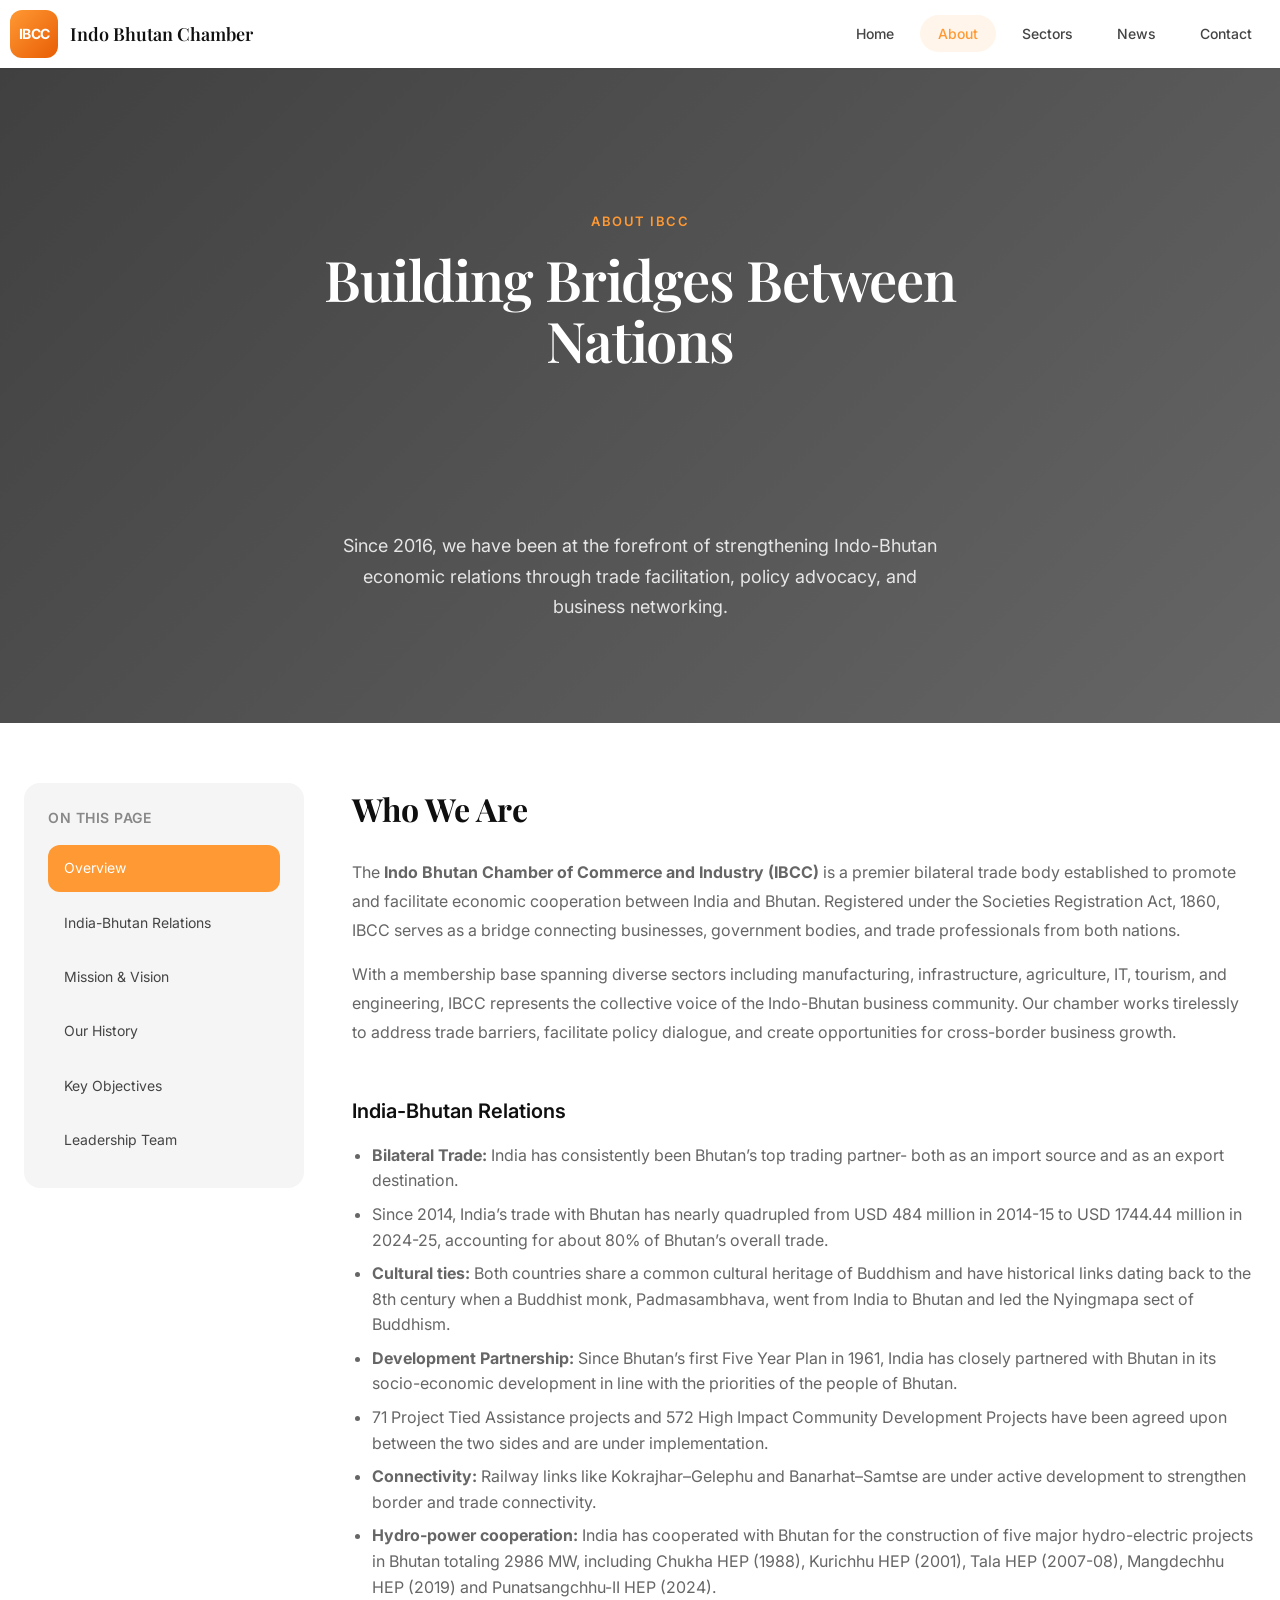
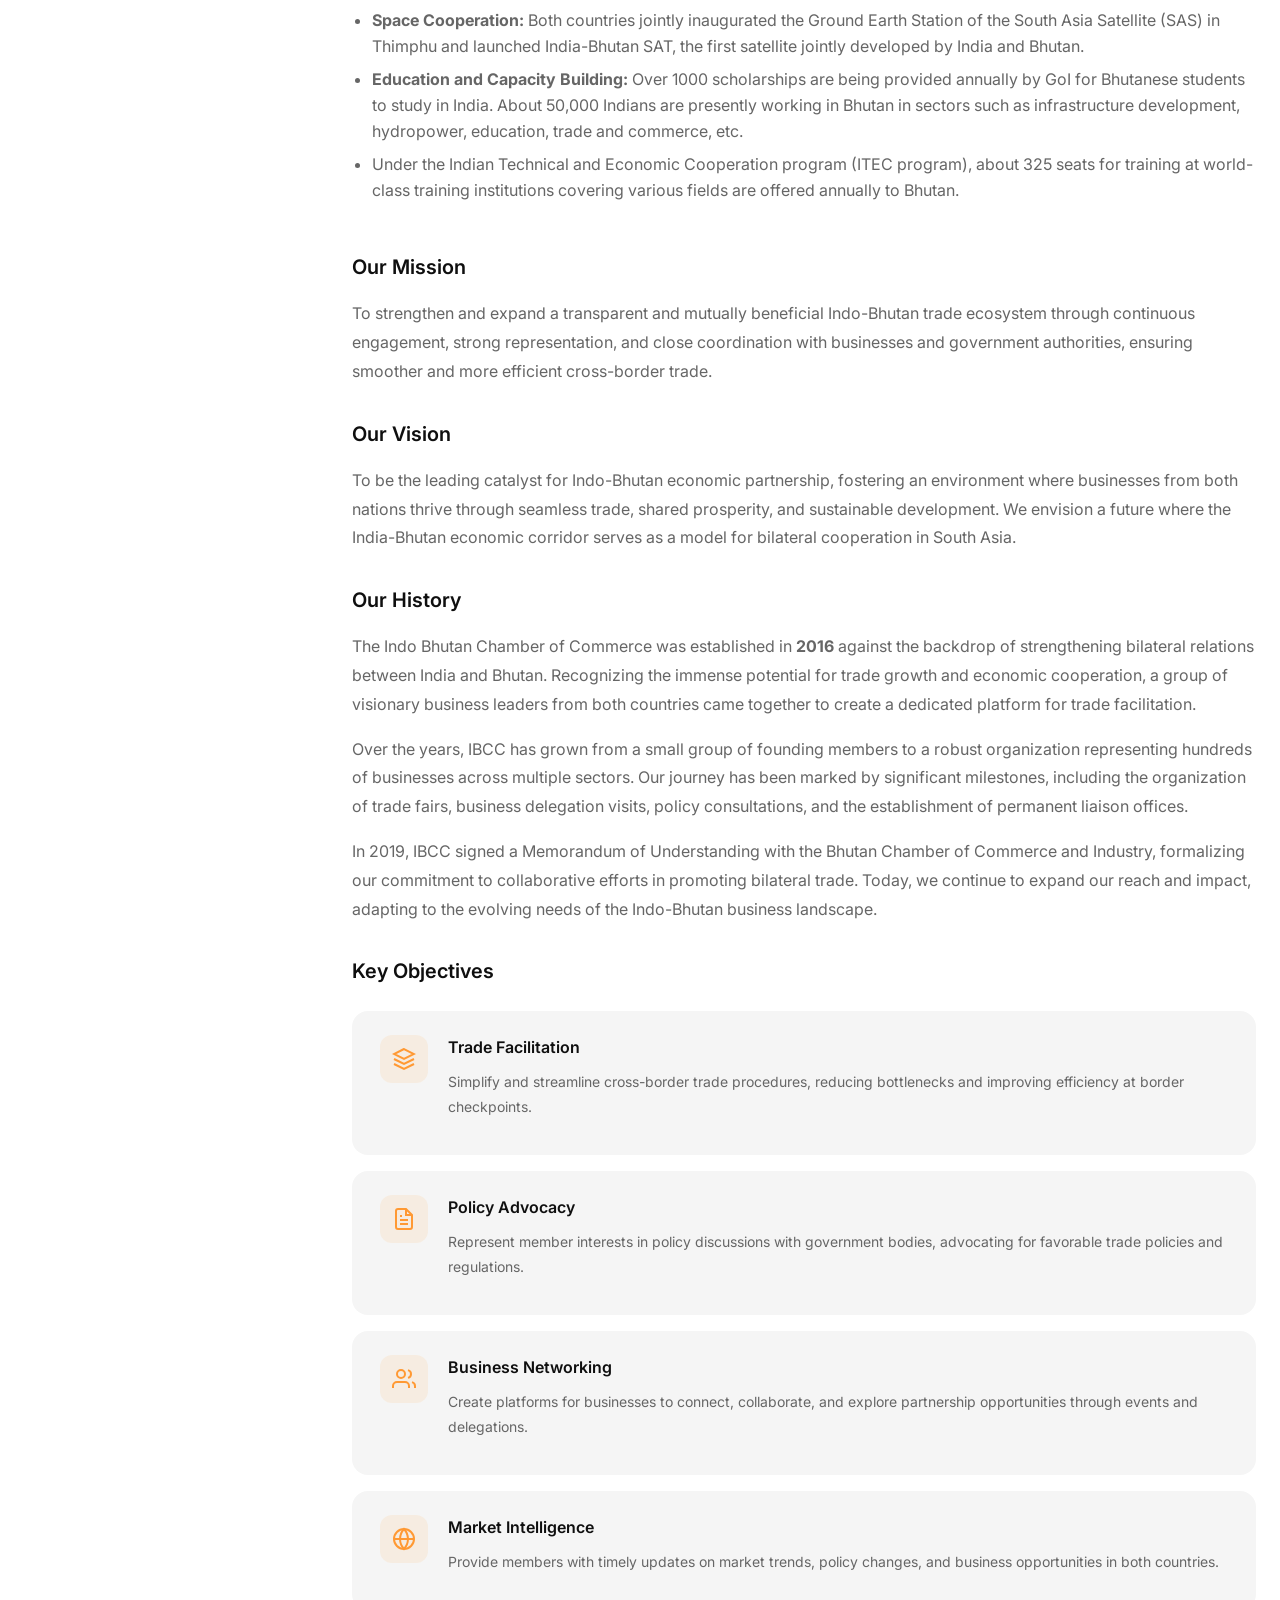
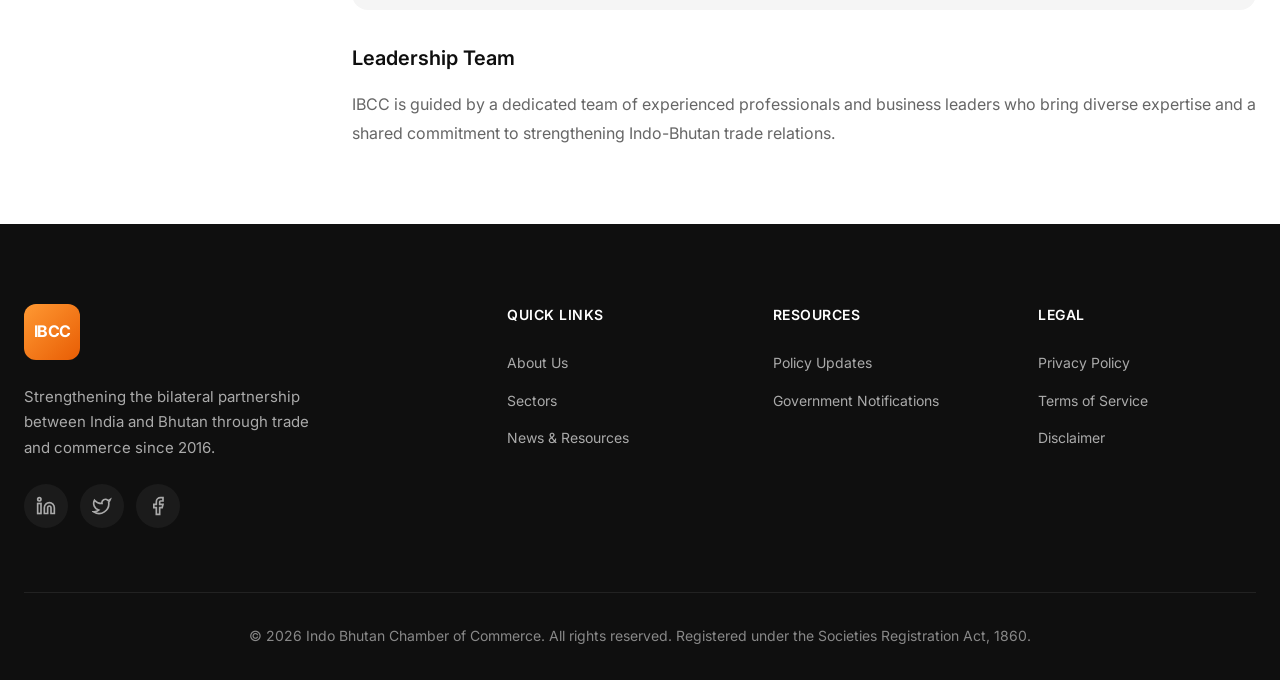
==== commit 522526d7: "Update about.html" ====
--- a/about.html
+++ b/about.html
@@ -181,52 +181,58 @@
                             IBCC is guided by a dedicated team of experienced professionals and business leaders who bring 
                             diverse expertise and a shared commitment to strengthening Indo-Bhutan trade relations.
                         </p>
-                        
-                            <section class="leadership" id="leadership">
-        <div class="container">
-            <div class="section-header" data-reveal>
-                <span class="section-tag">Leadership</span>
-                <h2 class="section-title">Board Members</h2>
-            </div>
-            <div class="leadership-grid">
-                <div class="leader-card" data-reveal>
-                    <div class="leader-avatar">
-                        <span class="avatar-initial">P</span>
-                    </div>
-                    <h3 class="leader-name">Pramod Dugar</h3>
-                    <span class="leader-role">Chairman</span>
-                </div>
-                <div class="leader-card" data-reveal>
-                    <div class="leader-avatar">
-                        <span class="avatar-initial">B</span>
-                    </div>
-                    <h3 class="leader-name">Biswaroop Mukharjee</h3>
-                    <span class="leader-role">Vice President</span>
-                </div>
-                <div class="leader-card" data-reveal>
-                    <div class="leader-avatar">
-                        <span class="avatar-initial">M</span>
-                    </div>
-                    <h3 class="leader-name">Manjali Augustine</h3>
-                    <span class="leader-role">Secretary General</span>
-                </div>
-                <div class="leader-card" data-reveal>
-                    <div class="leader-avatar">
-                        <span class="avatar-initial">U</span>
-                    </div>
-                    <h3 class="leader-name">Kaushik kar</h3>
-                    <span class="leader-role">Director, Regulatory Affairs</span>
-                </div>
-                <div class="leader-card" data-reveal>
-                    <div class="leader-avatar">
-                        <span class="avatar-initial">S</span>
-                    </div>
-                    <h3 class="leader-name">Shakeel Ahmad</h3>
-                    <span class="leader-role">Secretary</span>
-                </div>
-            </div>
-        </div>
-    </section>
+                        <!--
+<section class="leadership" id="leadership">
+    <div class="container">
+        <div class="section-header" data-reveal>
+            <span class="section-tag">Leadership</span>
+            <h2 class="section-title">Board Members</h2>
+        </div>
+
+        <div class="leadership-grid">
+            <div class="leader-card" data-reveal>
+                <div class="leader-avatar">
+                    <span class="avatar-initial">P</span>
+                </div>
+                <h3 class="leader-name">Pramod Dugar</h3>
+                <span class="leader-role">Chairman</span>
+            </div>
+
+            <div class="leader-card" data-reveal>
+                <div class="leader-avatar">
+                    <span class="avatar-initial">B</span>
+                </div>
+                <h3 class="leader-name">Biswaroop Mukharjee</h3>
+                <span class="leader-role">Vice President</span>
+            </div>
+
+            <div class="leader-card" data-reveal>
+                <div class="leader-avatar">
+                    <span class="avatar-initial">M</span>
+                </div>
+                <h3 class="leader-name">Manjali Augustine</h3>
+                <span class="leader-role">Secretary General</span>
+            </div>
+
+            <div class="leader-card" data-reveal>
+                <div class="leader-avatar">
+                    <span class="avatar-initial">U</span>
+                </div>
+                <h3 class="leader-name">Kaushik Kar</h3>
+                <span class="leader-role">Director, Regulatory Affairs</span>
+            </div>
+
+            <div class="leader-card" data-reveal>
+                <div class="leader-avatar">
+                    <span class="avatar-initial">S</span>
+                </div>
+                <h3 class="leader-name">Shakeel Ahmad</h3>
+                <span class="leader-role">Secretary</span>
+            </div>
+        </div>
+    </div>
+</section>
+-->
                     </div>
                 </div>
             </div>
--- a/css/style.css
+++ b/css/style.css
@@ -1567,34 +1567,70 @@
 }
 
 @media (max-width: 768px) {
+    /* Add overlay for mobile menu */
+    .nav-overlay {
+        display: none;
+        position: fixed;
+        top: 0;
+        left: 0;
+        width: 100%;
+        height: 100%;
+        background: rgba(0, 0, 0, 0.5);
+        z-index: 998;
+    }
+    
+    .nav-overlay.active {
+        display: block;
+    }
+    
     .nav-menu {
         position: fixed;
         top: 0;
         right: -100%;
         width: 80%;
-        max-width: 300px;
+        max-width: 320px;
         height: 100vh;
         background: var(--color-light);
         flex-direction: column;
         padding: 100px 32px 32px;
-        gap: 8px;
-        transition: var(--transition-normal);
+        gap: 4px;
+        transition: right 0.3s ease;
         box-shadow: var(--shadow-xl);
+        z-index: 999;
+        overflow-y: auto;
     }
     
     .nav-menu.active {
         right: 0;
     }
     
+    .nav-menu li {
+        width: 100%;
+        list-style: none;
+    }
+    
     .nav-link {
+        display: block;
         width: 100%;
-        padding: 16px;
+        padding: 14px 20px;
         font-size: 16px;
+        font-weight: 500;
+        color: var(--color-gray-700);
+        border-radius: var(--radius-md);
+        transition: var(--transition-normal);
+        text-align: left;
+    }
+    
+    .nav-link:hover,
+    .nav-link.active {
+        color: var(--color-primary);
+        background: rgba(255, 153, 51, 0.1);
     }
     
     .nav-toggle {
         display: flex;
         z-index: 1001;
+        position: relative;
     }
     
     .nav-toggle.active span:nth-child(1) {
@@ -1608,6 +1644,7 @@
     .nav-toggle.active span:nth-child(3) {
         transform: rotate(-45deg) translate(5px, -5px);
     }
+    
     
     .leadership-grid {
         grid-template-columns: repeat(2, 1fr);
